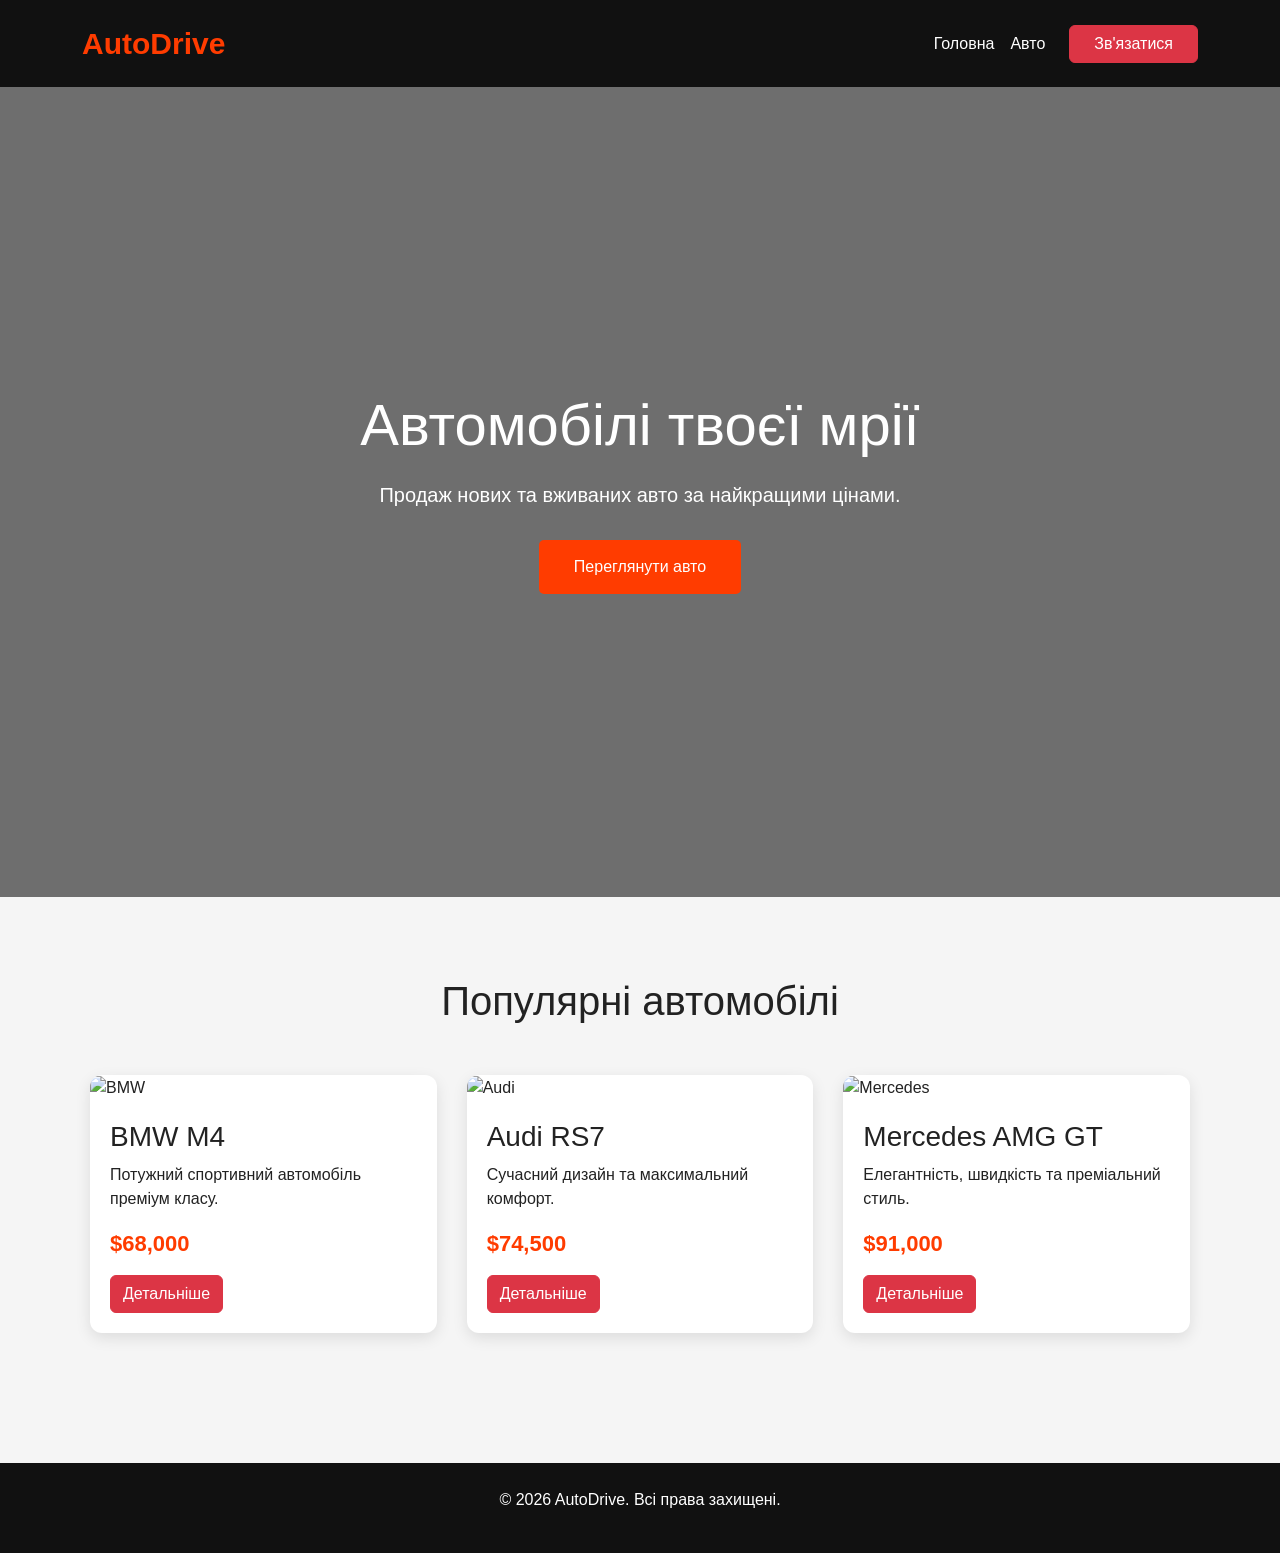
==== index.html @ 00abae0f "початок" ====
<!DOCTYPE html>
<html lang="uk">
<head>
  <meta charset="UTF-8" />
  <meta name="viewport" content="width=device-width, initial-scale=1.0"/>
  <title>AutoDrive — Автосалон</title>

  <!-- Bootstrap -->
  <link
    href="https://cdn.jsdelivr.net/npm/bootstrap@5.3.3/dist/css/bootstrap.min.css"
    rel="stylesheet"
  />

  <style>
    *{
      margin:0;
      padding:0;
      box-sizing:border-box;
    }

    body{
      background:#f5f5f5;
      color:#222;
      font-family: Arial, sans-serif;
    }

    /* NAVBAR */
    .navbar{
      background:#111 !important;
    }

    .navbar-brand{
      color:#ff3c00 !important;
      font-size:30px;
      font-weight:bold;
    }

    .nav-link{
      color:white !important;
      transition:0.3s;
    }

    .nav-link:hover{
      color:#ff3c00 !important;
    }

    /* HERO */
    .hero{
      height:90vh;
      background:url('https://images.unsplash.com/photo-1503376780353-7e6692767b70?q=80&w=1600&auto=format&fit=crop') center/cover no-repeat;
      display:flex;
      align-items:center;
      justify-content:center;
      text-align:center;
      color:white;
      position:relative;
    }

    .hero::before{
      content:'';
      position:absolute;
      inset:0;
      background:rgba(0,0,0,0.55);
    }

    .hero-content{
      position:relative;
      z-index:1;
      max-width:700px;
      padding:20px;
    }

    .hero h1{
      font-size:58px;
      margin-bottom:20px;
    }

    .hero p{
      font-size:20px;
      margin-bottom:30px;
    }

    .btn-custom{
      display:inline-block;
      padding:15px 35px;
      background:#ff3c00;
      color:white;
      text-decoration:none;
      border-radius:5px;
      transition:0.3s;
    }

    .btn-custom:hover{
      background:#d93200;
      color:white;
    }

    /* CARS */
    .cars{
      padding:80px 20px;
    }

    .section-title{
      text-align:center;
      font-size:40px;
      margin-bottom:50px;
    }

    .cars-grid{
      display:grid;
      grid-template-columns:repeat(auto-fit, minmax(300px, 1fr));
      gap:30px;
    }

    .car-card{
      background:white;
      border-radius:12px;
      overflow:hidden;
      box-shadow:0 5px 15px rgba(0,0,0,0.1);
      transition:0.3s;
    }

    .car-card:hover{
      transform:translateY(-8px);
    }

    .car-card img{
      width:100%;
      height:220px;
      object-fit:cover;
    }

    .car-info{
      padding:20px;
    }

    .car-info h3{
      margin-bottom:10px;
    }

    .price{
      color:#ff3c00;
      font-size:22px;
      font-weight:bold;
      margin:15px 0;
    }

    /* FOOTER */
    footer{
      background:#111;
      color:white;
      text-align:center;
      padding:25px;
      margin-top:50px;
    }

    /* MOBILE */
    @media(max-width:768px){

      .hero h1{
        font-size:40px;
      }

      .hero p{
        font-size:18px;
      }

      .navbar-nav{
        text-align:center;
        padding-top:15px;
      }

      .nav-item{
        margin-bottom:10px;
      }
    }
  </style>
</head>
<body>

  <!-- NAVBAR -->
  <nav class="navbar navbar-expand-lg navbar-dark py-3">
    <div class="container">

      <a class="navbar-brand" href="#">
        AutoDrive
      </a>

      <!-- Burger -->
      <button
        class="navbar-toggler"
        type="button"
        data-bs-toggle="collapse"
        data-bs-target="#navbarNav"
      >
        <span class="navbar-toggler-icon"></span>
      </button>

      <!-- Menu -->
      <div class="collapse navbar-collapse" id="navbarNav">

        <ul class="navbar-nav ms-auto align-items-lg-center">

          <li class="nav-item">
            <a class="nav-link active" href="#">
              Головна
            </a>
          </li>

          <li class="nav-item">
            <a class="nav-link" href="#">
              Авто
            </a>
          </li>

          
          <li class="nav-item ms-lg-3">
            <a href="#" class="btn btn-danger px-4">
              Зв'язатися
            </a>
          </li>

        </ul>

      </div>
    </div>
  </nav>

  <!-- HERO -->
  <section class="hero">
    <div class="hero-content">

      <h1>Автомобілі твоєї мрії</h1>

      <p>
        Продаж нових та вживаних авто за найкращими цінами.
      </p>

      <a href="#" class="btn-custom">
        Переглянути авто
      </a>

    </div>
  </section>

  <!-- CARS -->
  <section class="cars container">

    <h2 class="section-title">
      Популярні автомобілі
    </h2>

    <div class="cars-grid">

      <!-- CARD -->
      <div class="car-card">

        <img
          src="https://images.unsplash.com/photo-1552519507-da3b142c6e3d?q=80&w=1200&auto=format&fit=crop"
          alt="BMW"
        >

        <div class="car-info">

          <h3>BMW M4</h3>

          <p>
            Потужний спортивний автомобіль преміум класу.
          </p>

          <div class="price">$68,000</div>

          <a href="#" class="btn btn-danger">
            Детальніше
          </a>

        </div>
      </div>

      <!-- CARD -->
      <div class="car-card">

        <img
          src="https://images.unsplash.com/photo-1492144534655-ae79c964c9d7?q=80&w=1200&auto=format&fit=crop"
          alt="Audi"
        >

        <div class="car-info">

          <h3>Audi RS7</h3>

          <p>
            Сучасний дизайн та максимальний комфорт.
          </p>

          <div class="price">$74,500</div>

          <a href="#" class="btn btn-danger">
            Детальніше
          </a>

        </div>
      </div>

      <!-- CARD -->
      <div class="car-card">

        <img
          src="https://images.unsplash.com/photo-1502877338535-766e1452684a?q=80&w=1200&auto=format&fit=crop"
          alt="Mercedes"
        >

        <div class="car-info">

          <h3>Mercedes AMG GT</h3>

          <p>
            Елегантність, швидкість та преміальний стиль.
          </p>

          <div class="price">$91,000</div>

          <a href="#" class="btn btn-danger">
            Детальніше
          </a>

        </div>
      </div>

    </div>
  </section>

  <!-- FOOTER -->
  <footer>
    <p>© 2026 AutoDrive. Всі права захищені.</p>
  </footer>

  <!-- Bootstrap JS -->
  <script src="https://cdn.jsdelivr.net/npm/bootstrap@5.3.3/dist/js/bootstrap.bundle.min.js"></script>

</body>
</html>
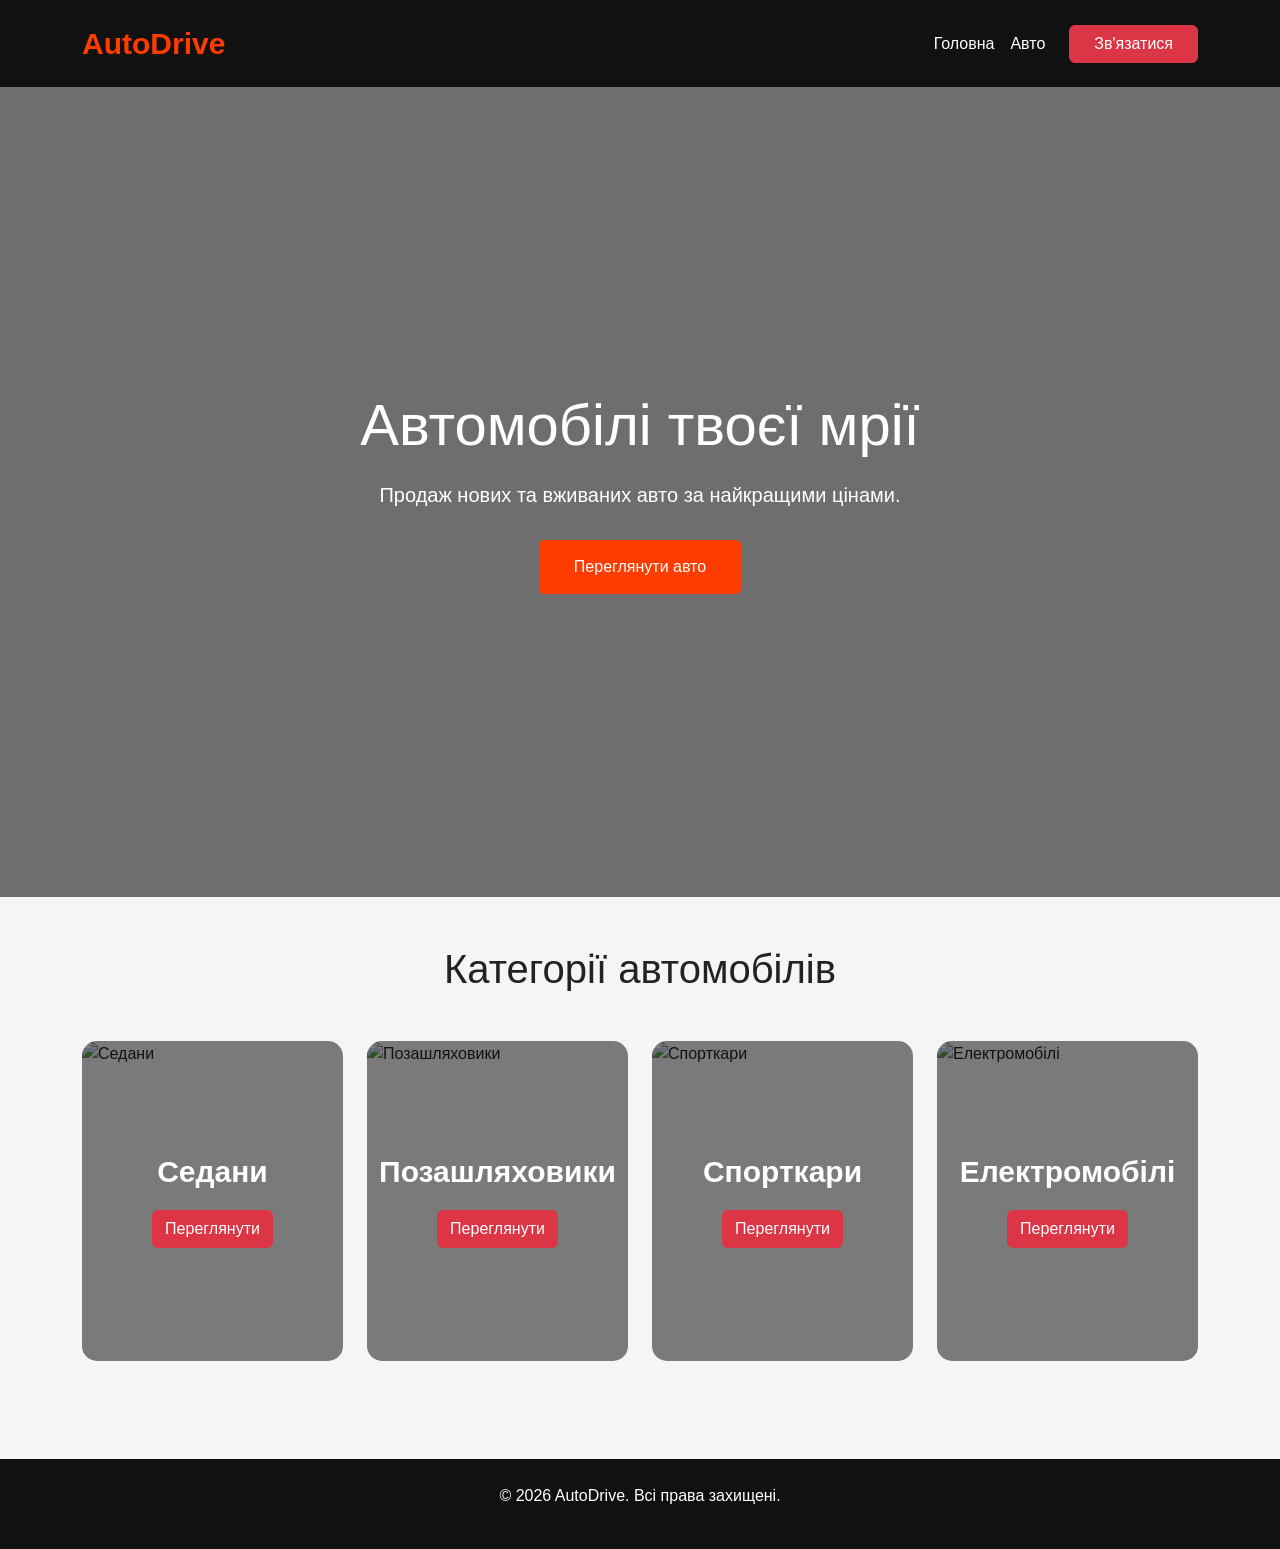
==== commit 1ef50aa4: "пппп" ====
--- a/index.html
+++ b/index.html
@@ -12,171 +12,8 @@
     href="https://cdn.jsdelivr.net/npm/bootstrap@5.3.3/dist/css/bootstrap.min.css"
     rel="stylesheet"
   />
-
-  <style>
-    *{
-      margin:0;
-      padding:0;
-      box-sizing:border-box;
-    }
-
-    body{
-      background:#f5f5f5;
-      color:#222;
-      font-family: Arial, sans-serif;
-    }
-
-    /* NAVBAR */
-    .navbar{
-      background:#111 !important;
-    }
-
-    .navbar-brand{
-      color:#ff3c00 !important;
-      font-size:30px;
-      font-weight:bold;
-    }
-
-    .nav-link{
-      color:white !important;
-      transition:0.3s;
-    }
-
-    .nav-link:hover{
-      color:#ff3c00 !important;
-    }
-
-    /* HERO */
-    .hero{
-      height:90vh;
-      background:url('https://images.unsplash.com/photo-1503376780353-7e6692767b70?q=80&w=1600&auto=format&fit=crop') center/cover no-repeat;
-      display:flex;
-      align-items:center;
-      justify-content:center;
-      text-align:center;
-      color:white;
-      position:relative;
-    }
-
-    .hero::before{
-      content:'';
-      position:absolute;
-      inset:0;
-      background:rgba(0,0,0,0.55);
-    }
-
-    .hero-content{
-      position:relative;
-      z-index:1;
-      max-width:700px;
-      padding:20px;
-    }
-
-    .hero h1{
-      font-size:58px;
-      margin-bottom:20px;
-    }
-
-    .hero p{
-      font-size:20px;
-      margin-bottom:30px;
-    }
-
-    .btn-custom{
-      display:inline-block;
-      padding:15px 35px;
-      background:#ff3c00;
-      color:white;
-      text-decoration:none;
-      border-radius:5px;
-      transition:0.3s;
-    }
-
-    .btn-custom:hover{
-      background:#d93200;
-      color:white;
-    }
-
-    /* CARS */
-    .cars{
-      padding:80px 20px;
-    }
-
-    .section-title{
-      text-align:center;
-      font-size:40px;
-      margin-bottom:50px;
-    }
-
-    .cars-grid{
-      display:grid;
-      grid-template-columns:repeat(auto-fit, minmax(300px, 1fr));
-      gap:30px;
-    }
-
-    .car-card{
-      background:white;
-      border-radius:12px;
-      overflow:hidden;
-      box-shadow:0 5px 15px rgba(0,0,0,0.1);
-      transition:0.3s;
-    }
-
-    .car-card:hover{
-      transform:translateY(-8px);
-    }
-
-    .car-card img{
-      width:100%;
-      height:220px;
-      object-fit:cover;
-    }
-
-    .car-info{
-      padding:20px;
-    }
-
-    .car-info h3{
-      margin-bottom:10px;
-    }
-
-    .price{
-      color:#ff3c00;
-      font-size:22px;
-      font-weight:bold;
-      margin:15px 0;
-    }
-
-    /* FOOTER */
-    footer{
-      background:#111;
-      color:white;
-      text-align:center;
-      padding:25px;
-      margin-top:50px;
-    }
-
-    /* MOBILE */
-    @media(max-width:768px){
-
-      .hero h1{
-        font-size:40px;
-      }
-
-      .hero p{
-        font-size:18px;
-      }
-
-      .navbar-nav{
-        text-align:center;
-        padding-top:15px;
-      }
-
-      .nav-item{
-        margin-bottom:10px;
-      }
-    }
-  </style>
+<link rel="stylesheet" href="./style.css">
+   
 </head>
 <body>
 
@@ -246,91 +83,99 @@
   </section>
 
   <!-- CARS -->
-  <section class="cars container">
+ <!-- КАТЕГОРІЇ АВТО -->
+<section class="categories py-5">
 
-    <h2 class="section-title">
-      Популярні автомобілі
+  <div class="container">
+
+    <h2 class="section-title text-center mb-5">
+      Категорії автомобілів
     </h2>
 
-    <div class="cars-grid">
+    <div class="row g-4">
 
-      <!-- CARD -->
-      <div class="car-card">
+      <!-- CATEGORY -->
+      <div class="col-lg-3 col-md-6">
+        <div class="category-card">
 
-        <img
-          src="https://images.unsplash.com/photo-1552519507-da3b142c6e3d?q=80&w=1200&auto=format&fit=crop"
-          alt="BMW"
-        >
+          <img
+            src="https://images.unsplash.com/photo-1494976388531-d1058494cdd8?q=80&w=1200&auto=format&fit=crop"
+            alt="Седани"
+          >
 
-        <div class="car-info">
-
-          <h3>BMW M4</h3>
-
-          <p>
-            Потужний спортивний автомобіль преміум класу.
-          </p>
-
-          <div class="price">$68,000</div>
-
-          <a href="#" class="btn btn-danger">
-            Детальніше
-          </a>
+          <div class="category-overlay">
+            <h3>Седани</h3>
+            <a href="#" class="btn btn-danger">
+              Переглянути
+            </a>
+          </div>
 
         </div>
       </div>
 
-      <!-- CARD -->
-      <div class="car-card">
+      <!-- CATEGORY -->
+      <div class="col-lg-3 col-md-6">
+        <div class="category-card">
 
-        <img
-          src="https://images.unsplash.com/photo-1492144534655-ae79c964c9d7?q=80&w=1200&auto=format&fit=crop"
-          alt="Audi"
-        >
+          <img
+            src="https://images.unsplash.com/photo-1519641471654-76ce0107ad1b?q=80&w=1200&auto=format&fit=crop"
+            alt="Позашляховики"
+          >
 
-        <div class="car-info">
-
-          <h3>Audi RS7</h3>
-
-          <p>
-            Сучасний дизайн та максимальний комфорт.
-          </p>
-
-          <div class="price">$74,500</div>
-
-          <a href="#" class="btn btn-danger">
-            Детальніше
-          </a>
+          <div class="category-overlay">
+            <h3>Позашляховики</h3>
+            <a href="#" class="btn btn-danger">
+              Переглянути
+            </a>
+          </div>
 
         </div>
       </div>
 
-      <!-- CARD -->
-      <div class="car-card">
+      <!-- CATEGORY -->
+      <div class="col-lg-3 col-md-6">
+        <div class="category-card">
 
-        <img
-          src="https://images.unsplash.com/photo-1502877338535-766e1452684a?q=80&w=1200&auto=format&fit=crop"
-          alt="Mercedes"
-        >
+          <img
+            src="https://images.unsplash.com/photo-1502161254066-6c74afbf07aa?q=80&w=1200&auto=format&fit=crop"
+            alt="Спорткари"
+          >
 
-        <div class="car-info">
+          <div class="category-overlay">
+            <h3>Спорткари</h3>
+            <a href="#" class="btn btn-danger">
+              Переглянути
+            </a>
+          </div>
 
-          <h3>Mercedes AMG GT</h3>
+        </div>
+      </div>
 
-          <p>
-            Елегантність, швидкість та преміальний стиль.
-          </p>
+      <!-- CATEGORY -->
+      <div class="col-lg-3 col-md-6">
+        <div class="category-card">
 
-          <div class="price">$91,000</div>
+          <img
+            src="https://images.unsplash.com/photo-1541899481282-d53bffe3c35d?q=80&w=1200&auto=format&fit=crop"
+            alt="Електромобілі"
+          >
 
-          <a href="#" class="btn btn-danger">
-            Детальніше
-          </a>
+          <div class="category-overlay">
+            <h3>Електромобілі</h3>
+            <a href="#" class="btn btn-danger">
+              Переглянути
+            </a>
+          </div>
 
         </div>
       </div>
 
     </div>
-  </section>
+  </div>
+</section>
+
+
+
 
   <!-- FOOTER -->
   <footer>
--- a/style.css
+++ b/style.css
@@ -0,0 +1,238 @@
+
+*{
+      margin:0;
+      padding:0;
+      box-sizing:border-box;
+    }
+
+    body{
+      background:#f5f5f5;
+      color:#222;
+      font-family: Arial, sans-serif;
+    }
+
+    /* NAVBAR */
+    .navbar{
+      background:#111 !important;
+    }
+
+    .navbar-brand{
+      color:#ff3c00 !important;
+      font-size:30px;
+      font-weight:bold;
+    }
+
+    .nav-link{
+      color:white !important;
+      transition:0.3s;
+    }
+
+    .nav-link:hover{
+      color:#ff3c00 !important;
+    }
+
+    /* HERO */
+    .hero{
+      height:90vh;
+      background:url('https://images.unsplash.com/photo-1503376780353-7e6692767b70?q=80&w=1600&auto=format&fit=crop') center/cover no-repeat;
+      display:flex;
+      align-items:center;
+      justify-content:center;
+      text-align:center;
+      color:white;
+      position:relative;
+    }
+
+    .hero::before{
+      content:'';
+      position:absolute;
+      inset:0;
+      background:rgba(0,0,0,0.55);
+    }
+
+    .hero-content{
+      position:relative;
+      z-index:1;
+      max-width:700px;
+      padding:20px;
+    }
+
+    .hero h1{
+      font-size:58px;
+      margin-bottom:20px;
+    }
+
+    .hero p{
+      font-size:20px;
+      margin-bottom:30px;
+    }
+
+    .btn-custom{
+      display:inline-block;
+      padding:15px 35px;
+      background:#ff3c00;
+      color:white;
+      text-decoration:none;
+      border-radius:5px;
+      transition:0.3s;
+    }
+
+    .btn-custom:hover{
+      background:#d93200;
+      color:white;
+    }
+
+    /* CARS */
+    .cars{
+      padding:80px 20px;
+    }
+
+    .section-title{
+      text-align:center;
+      font-size:40px;
+      margin-bottom:50px;
+    }
+
+    .cars-grid{
+      display:grid;
+      grid-template-columns:repeat(auto-fit, minmax(300px, 1fr));
+      gap:30px;
+    }
+
+    .car-card{
+      background:white;
+      border-radius:12px;
+      overflow:hidden;
+      box-shadow:0 5px 15px rgba(0,0,0,0.1);
+      transition:0.3s;
+    }
+
+    .car-card:hover{
+      transform:translateY(-8px);
+    }
+
+    .car-card img{
+      width:100%;
+      height:220px;
+      object-fit:cover;
+    }
+
+    .car-info{
+      padding:20px;
+    }
+
+    .car-info h3{
+      margin-bottom:10px;
+    }
+
+    .price{
+      color:#ff3c00;
+      font-size:22px;
+      font-weight:bold;
+      margin:15px 0;
+    }
+
+    /* FOOTER */
+    footer{
+      background:#111;
+      color:white;
+      text-align:center;
+      padding:25px;
+      margin-top:50px;
+    }
+
+    /* MOBILE */
+    @media(max-width:768px){
+
+      .hero h1{
+        font-size:40px;
+      }
+
+      .hero p{
+        font-size:18px;
+      }
+
+      .navbar-nav{
+        text-align:center;
+        padding-top:15px;
+      }
+
+      .nav-item{
+        margin-bottom:10px;
+      }
+    }
+categories{
+  background:#fff;
+}
+
+.category-card{
+  position:relative;
+  overflow:hidden;
+  border-radius:15px;
+  height:320px;
+  cursor:pointer;
+}
+
+.category-card img{
+  width:100%;
+  height:100%;
+  object-fit:cover;
+  transition:0.5s;
+}
+
+.category-card:hover img{
+  transform:scale(1.1);
+}
+
+.category-overlay{
+  position:absolute;
+  inset:0;
+  background:rgba(0,0,0,0.5);
+  display:flex;
+  flex-direction:column;
+  justify-content:center;
+  align-items:center;
+  color:white;
+  text-align:center;
+  padding:20px;
+}
+
+.category-overlay h3{
+  font-size:30px;
+  margin-bottom:20px;
+  font-weight:bold;
+}
+
+@media(max-width:768px){
+
+  .category-card{
+    height:260px;
+  }
+
+  .category-overlay h3{
+    font-size:24px;
+  }
+}
+
+
+
+
+
+
+
+
+
+
+
+
+
+
+
+
+
+
+
+
+
+
+
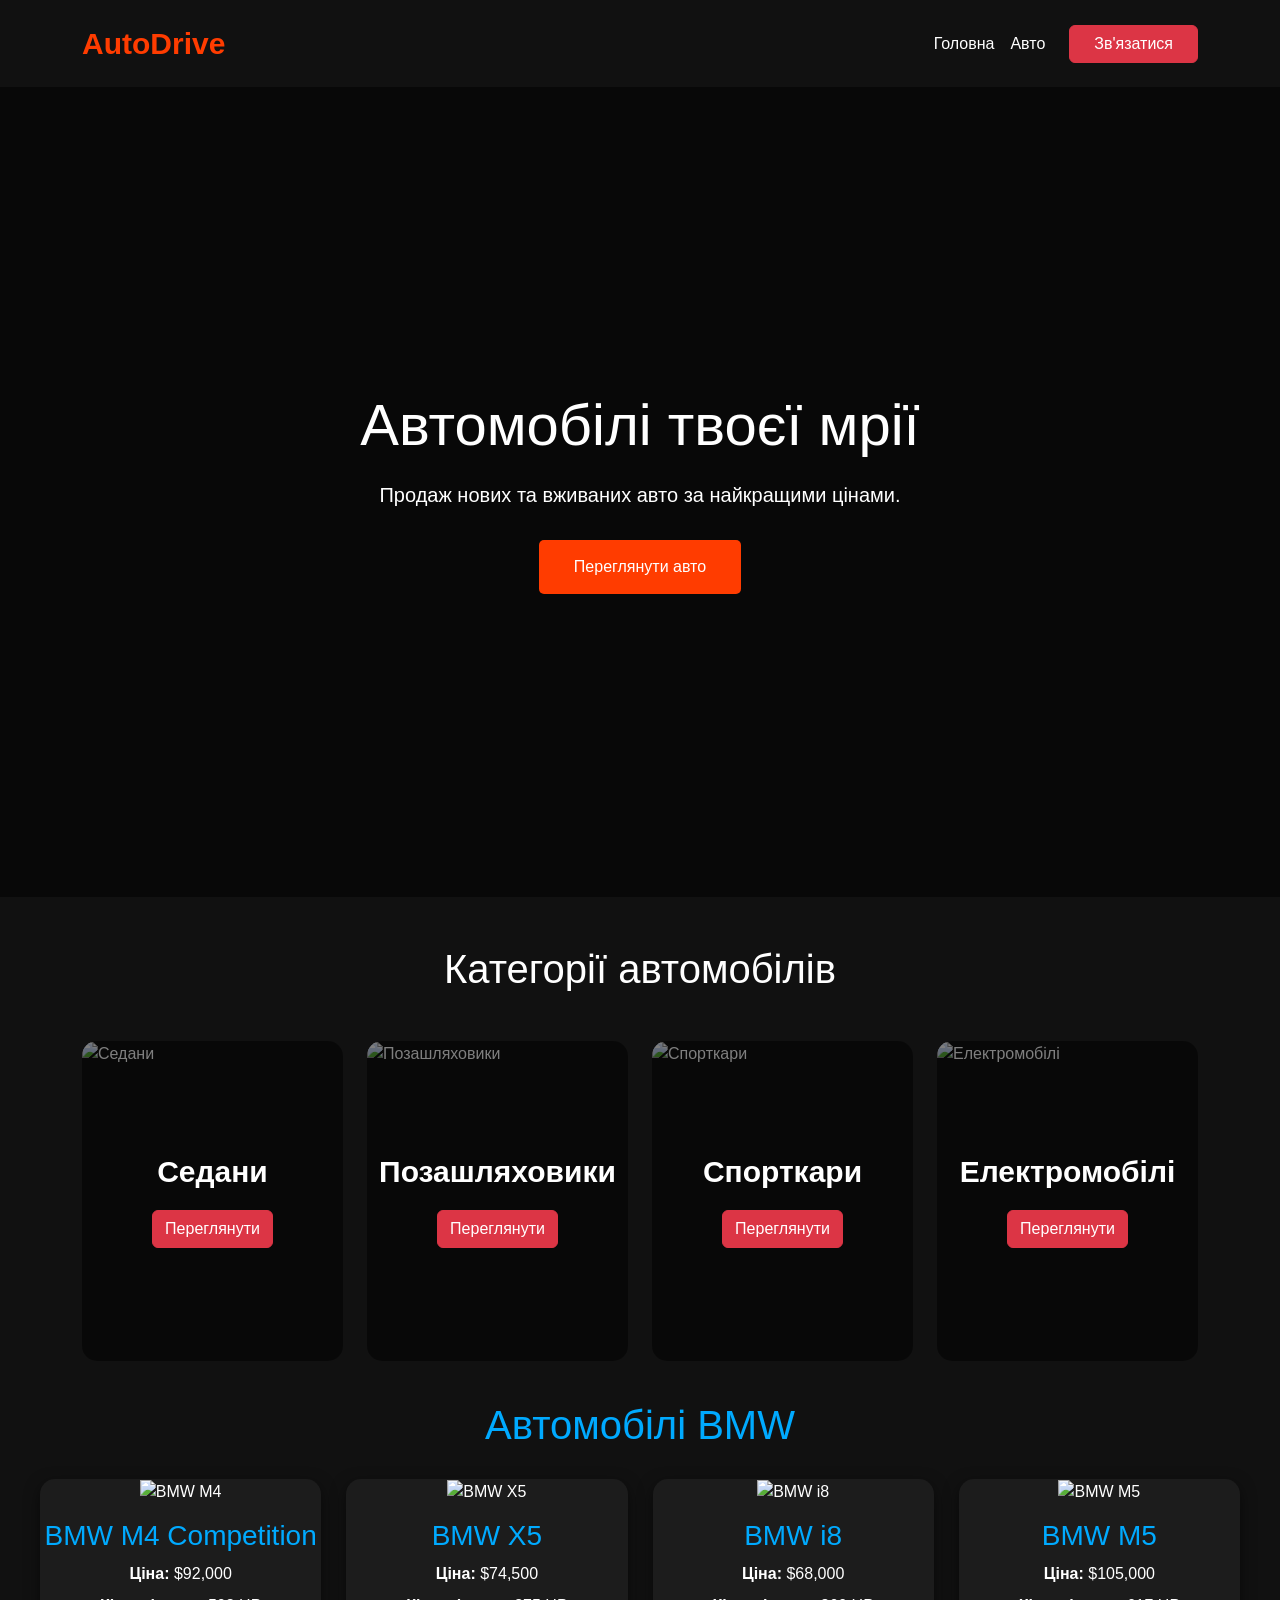
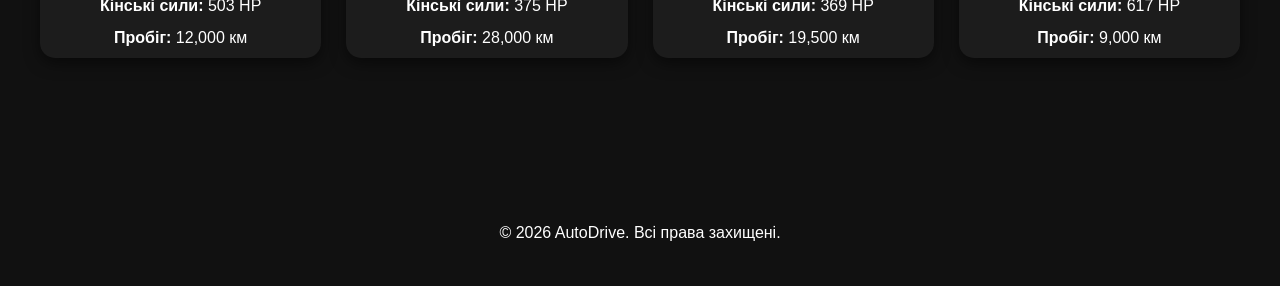
==== commit 32ab5e5c: "avo" ====
--- a/index.html
+++ b/index.html
@@ -47,7 +47,7 @@
           </li>
 
           <li class="nav-item">
-            <a class="nav-link" href="#">
+            <a class="nav-link" href="#cars">
               Авто
             </a>
           </li>
@@ -172,6 +172,99 @@
 
     </div>
   </div>
+  <!-- Вкладка "Авто" -->
+<section id="cars" class="cars-section">
+    <h2>Автомобілі BMW</h2>
+
+    <div class="cars-container">
+
+        <div class="car-card">
+            <img src="https://images.unsplash.com/photo-1555215695-3004980ad54e?q=80&w=1200&auto=format&fit=crop" alt="BMW M4">
+            <h3>BMW M4 Competition</h3>
+            <p><strong>Ціна:</strong> $92,000</p>
+            <p><strong>Кінські сили:</strong> 503 HP</p>
+            <p><strong>Пробіг:</strong> 12,000 км</p>
+        </div>
+
+        <div class="car-card">
+            <img src="https://images.unsplash.com/photo-1492144534655-ae79c964c9d7?q=80&w=1200&auto=format&fit=crop" alt="BMW X5">
+            <h3>BMW X5</h3>
+            <p><strong>Ціна:</strong> $74,500</p>
+            <p><strong>Кінські сили:</strong> 375 HP</p>
+            <p><strong>Пробіг:</strong> 28,000 км</p>
+        </div>
+
+        <div class="car-card">
+            <img src="https://images.unsplash.com/photo-1503376780353-7e6692767b70?q=80&w=1200&auto=format&fit=crop" alt="BMW i8">
+            <h3>BMW i8</h3>
+            <p><strong>Ціна:</strong> $68,000</p>
+            <p><strong>Кінські сили:</strong> 369 HP</p>
+            <p><strong>Пробіг:</strong> 19,500 км</p>
+        </div>
+
+        <div class="car-card">
+            <img src="https://images.unsplash.com/photo-1549399542-7e3f8b79c341?q=80&w=1200&auto=format&fit=crop" alt="BMW M5">
+            <h3>BMW M5</h3>
+            <p><strong>Ціна:</strong> $105,000</p>
+            <p><strong>Кінські сили:</strong> 617 HP</p>
+            <p><strong>Пробіг:</strong> 9,000 км</p>
+        </div>
+
+    </div>
+</section>
+
+<style>
+    body{
+        background:#111;
+        color:white;
+        font-family:Arial, sans-serif;
+    }
+
+    .cars-section{
+        padding:40px;
+        text-align:center;
+    }
+
+    .cars-section h2{
+        font-size:40px;
+        margin-bottom:30px;
+        color:#00aaff;
+    }
+
+    .cars-container{
+        display:grid;
+        grid-template-columns:repeat(auto-fit, minmax(250px, 1fr));
+        gap:25px;
+    }
+
+    .car-card{
+        background:#1c1c1c;
+        border-radius:15px;
+        overflow:hidden;
+        transition:0.3s;
+        box-shadow:0 5px 15px rgba(0,0,0,0.5);
+    }
+
+    .car-card:hover{
+        transform:translateY(-10px);
+    }
+
+    .car-card img{
+        width:100%;
+        height:200px;
+        object-fit:cover;
+    }
+
+    .car-card h3{
+        margin:15px 0 10px;
+        color:#00aaff;
+    }
+
+    .car-card p{
+        margin:8px 0;
+        font-size:16px;
+    }
+</style>
 </section>
 
 
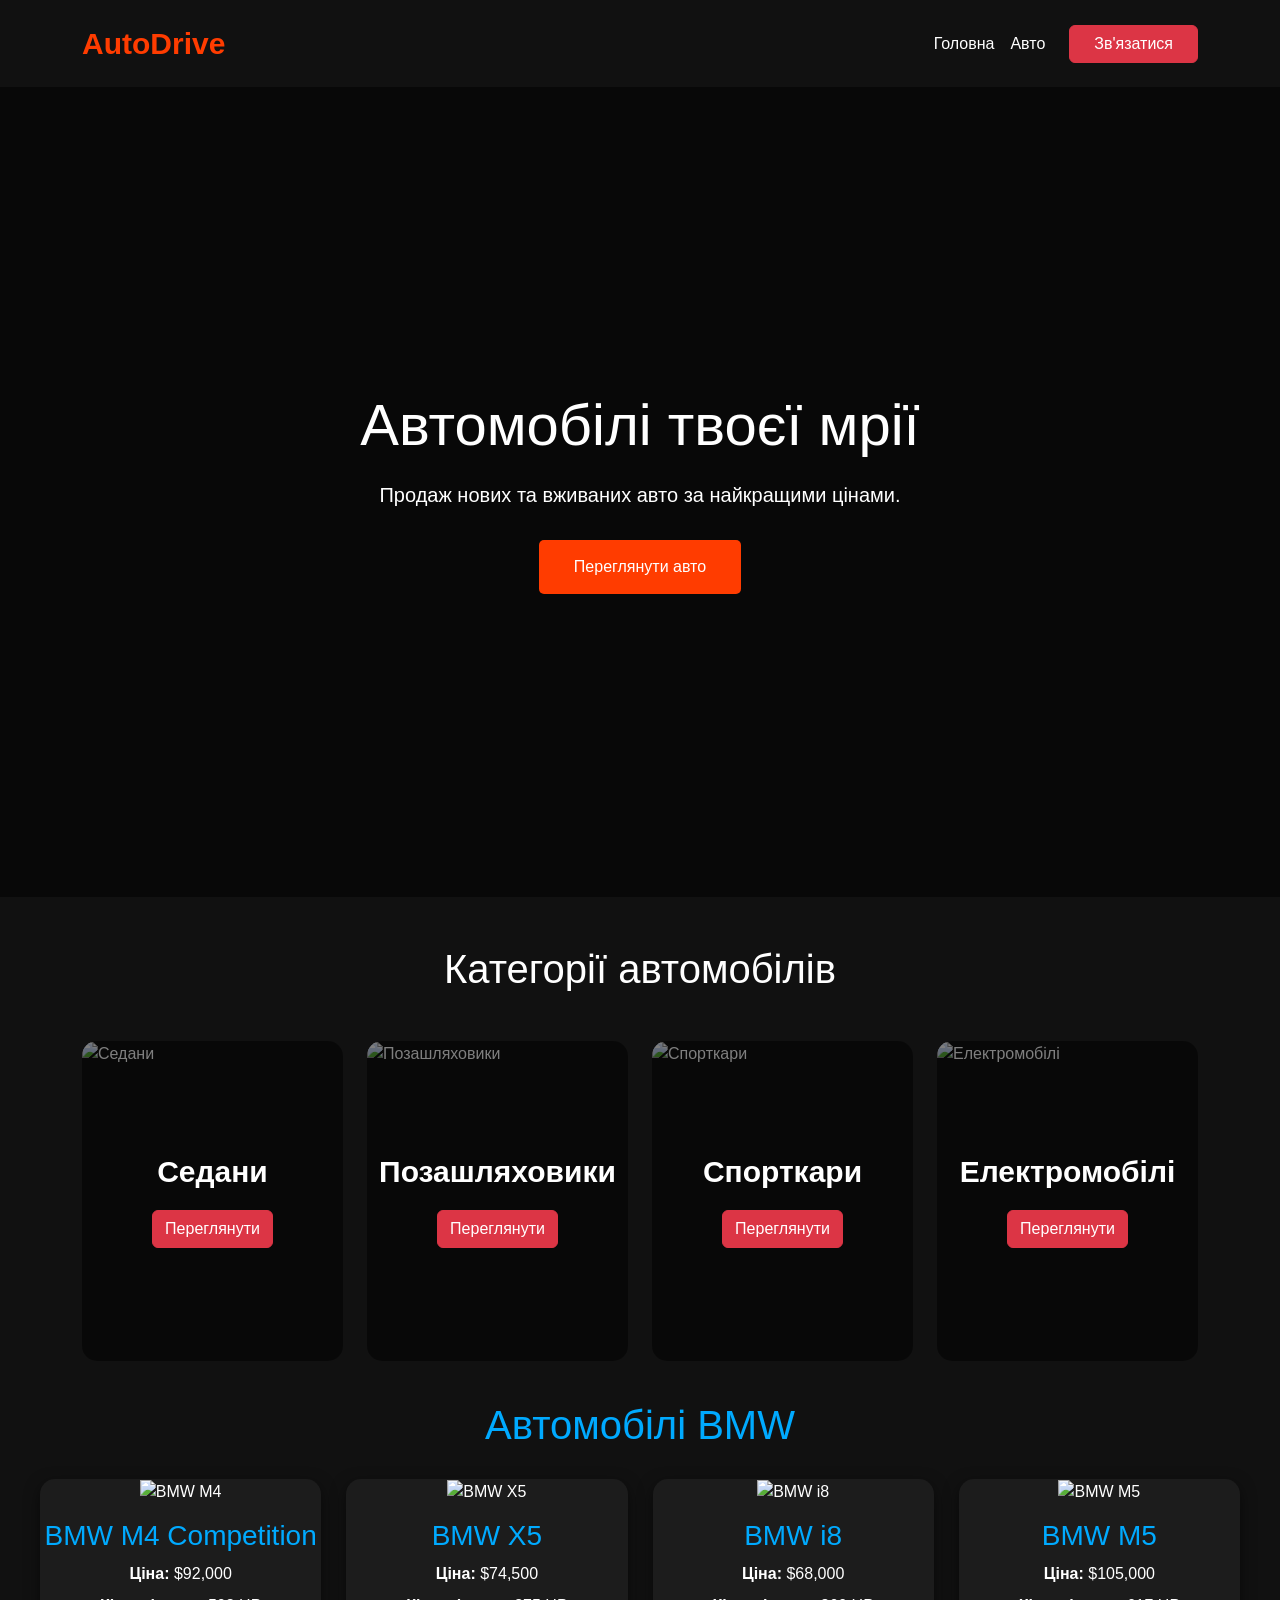
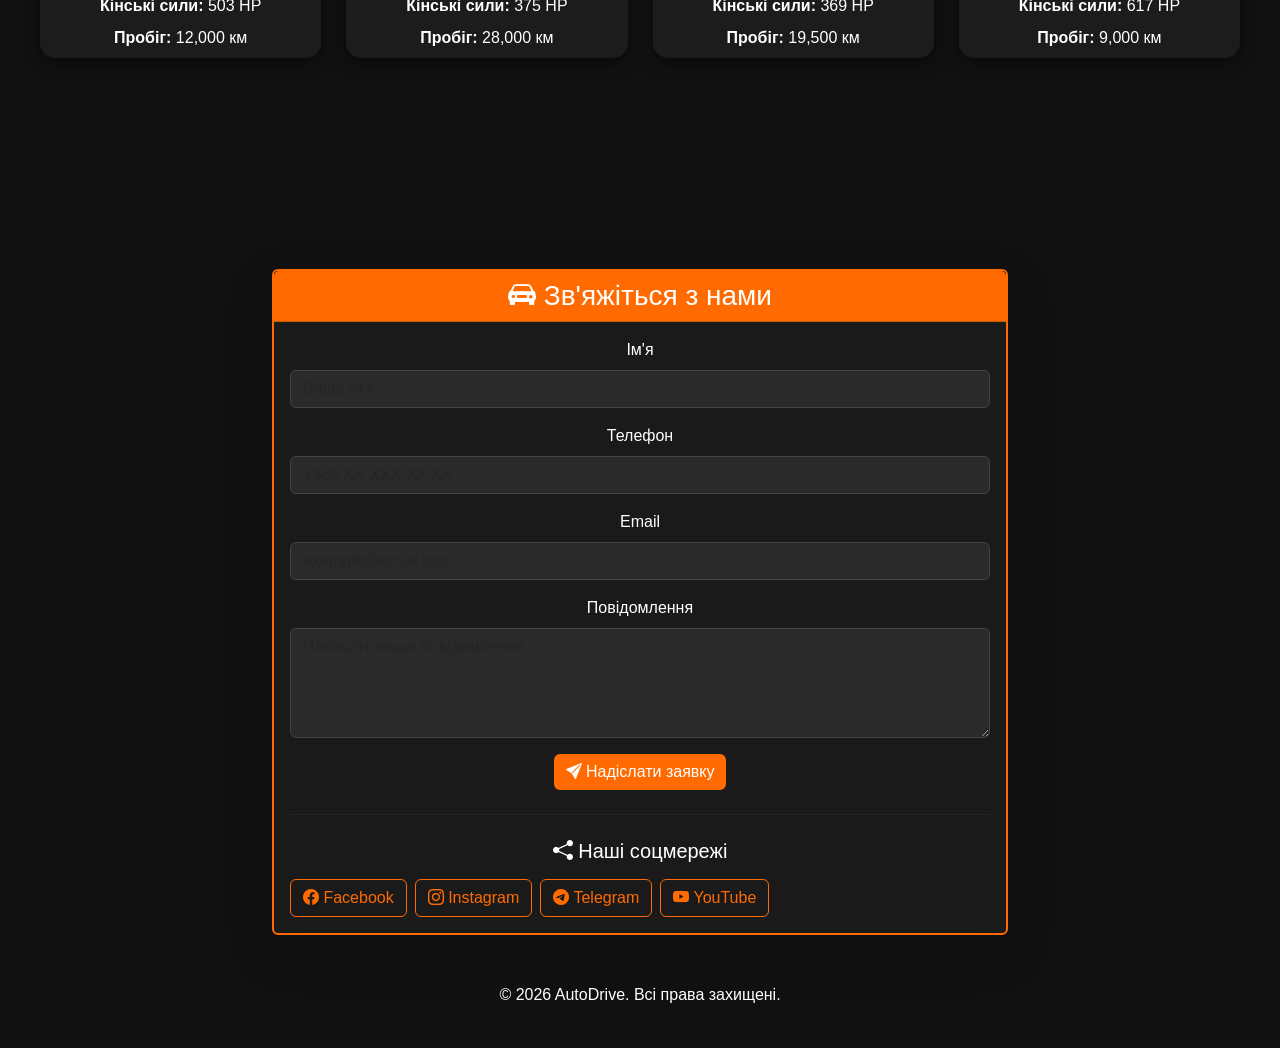
==== commit b835c638: "boodstrrap" ====
--- a/index.html
+++ b/index.html
@@ -41,20 +41,20 @@
         <ul class="navbar-nav ms-auto align-items-lg-center">
 
           <li class="nav-item">
-            <a class="nav-link active" href="#">
+            <a class="nav-link active" href="./index.html">
               Головна
             </a>
           </li>
 
           <li class="nav-item">
-            <a class="nav-link" href="#cars">
+            <a class="nav-link" href="./catalog.html">
               Авто
             </a>
           </li>
 
           
           <li class="nav-item ms-lg-3">
-            <a href="#" class="btn btn-danger px-4">
+            <a href="#contact" class="btn btn-danger px-4">
               Зв'язатися
             </a>
           </li>
@@ -271,7 +271,137 @@
 
 
   <!-- FOOTER -->
-  <footer>
+  <footer id="contact">
+    <!-- Bootstrap Icons -->
+<link rel="stylesheet"
+href="https://cdn.jsdelivr.net/npm/bootstrap-icons@1.11.3/font/bootstrap-icons.min.css">
+
+<style>
+    .contact-card {
+        background: #1a1a1a;
+        color: #fff;
+        border: 2px solid #ff6b00;
+    }
+
+    .contact-header {
+        background: #ff6b00;
+        color: #fff;
+    }
+
+    .form-control {
+        background: #2a2a2a;
+        color: #fff;
+        border: 1px solid #444;
+    }
+
+    .form-control:focus {
+        background: #2a2a2a;
+        color: #fff;
+        border-color: #ff6b00;
+        box-shadow: 0 0 0 0.2rem rgba(255, 107, 0, 0.25);
+    }
+
+    .btn-orange {
+        background: #ff6b00;
+        border: none;
+        color: #fff;
+    }
+
+    .btn-orange:hover {
+        background: #e65f00;
+        color: #fff;
+    }
+
+    .social-btn {
+        border: 1px solid #ff6b00;
+        color: #ff6b00;
+        transition: .3s;
+    }
+
+    .social-btn:hover {
+        background: #ff6b00;
+        color: #fff;
+    }
+
+    hr {
+        border-color: #444;
+    }
+</style>
+
+<div class="container my-5">
+    <div class="row justify-content-center">
+        <div class="col-lg-8">
+
+            <div class="card contact-card shadow-lg">
+
+                <div class="card-header contact-header">
+                    <h3 class="mb-0">
+                        <i class="bi bi-car-front-fill"></i>
+                        Зв'яжіться з нами
+                    </h3>
+                </div>
+
+                <div class="card-body">
+
+                    <form>
+                        <div class="mb-3">
+                            <label class="form-label">Ім'я</label>
+                            <input type="text" class="form-control" placeholder="Ваше ім'я">
+                        </div>
+
+                        <div class="mb-3">
+                            <label class="form-label">Телефон</label>
+                            <input type="tel" class="form-control" placeholder="+380 XX XXX XX XX">
+                        </div>
+
+                        <div class="mb-3">
+                            <label class="form-label">Email</label>
+                            <input type="email" class="form-control" placeholder="example@email.com">
+                        </div>
+
+                        <div class="mb-3">
+                            <label class="form-label">Повідомлення</label>
+                            <textarea class="form-control" rows="4"
+                                placeholder="Напишіть ваше повідомлення"></textarea>
+                        </div>
+
+                        <button type="submit" class="btn btn-orange">
+                            <i class="bi bi-send-fill"></i>
+                            Надіслати заявку
+                        </button>
+                    </form>
+
+                    <hr class="my-4">
+
+                    <h5 class="mb-3">
+                        <i class="bi bi-share-fill"></i>
+                        Наші соцмережі
+                    </h5>
+
+                    <div class="d-flex flex-wrap gap-2">
+                        <a href="#" class="btn social-btn">
+                            <i class="bi bi-facebook"></i> Facebook
+                        </a>
+
+                        <a href="#" class="btn social-btn">
+                            <i class="bi bi-instagram"></i> Instagram
+                        </a>
+
+                        <a href="#" class="btn social-btn">
+                            <i class="bi bi-telegram"></i> Telegram
+                        </a>
+
+                        <a href="#" class="btn social-btn">
+                            <i class="bi bi-youtube"></i> YouTube
+                        </a>
+                    </div>
+
+                </div>
+            </div>
+
+        </div>
+    </div>
+</div>
     <p>© 2026 AutoDrive. Всі права захищені.</p>
   </footer>
 
@@ -279,4 +409,5 @@
   <script src="https://cdn.jsdelivr.net/npm/bootstrap@5.3.3/dist/js/bootstrap.bundle.min.js"></script>
 
 </body>
+
 </html>
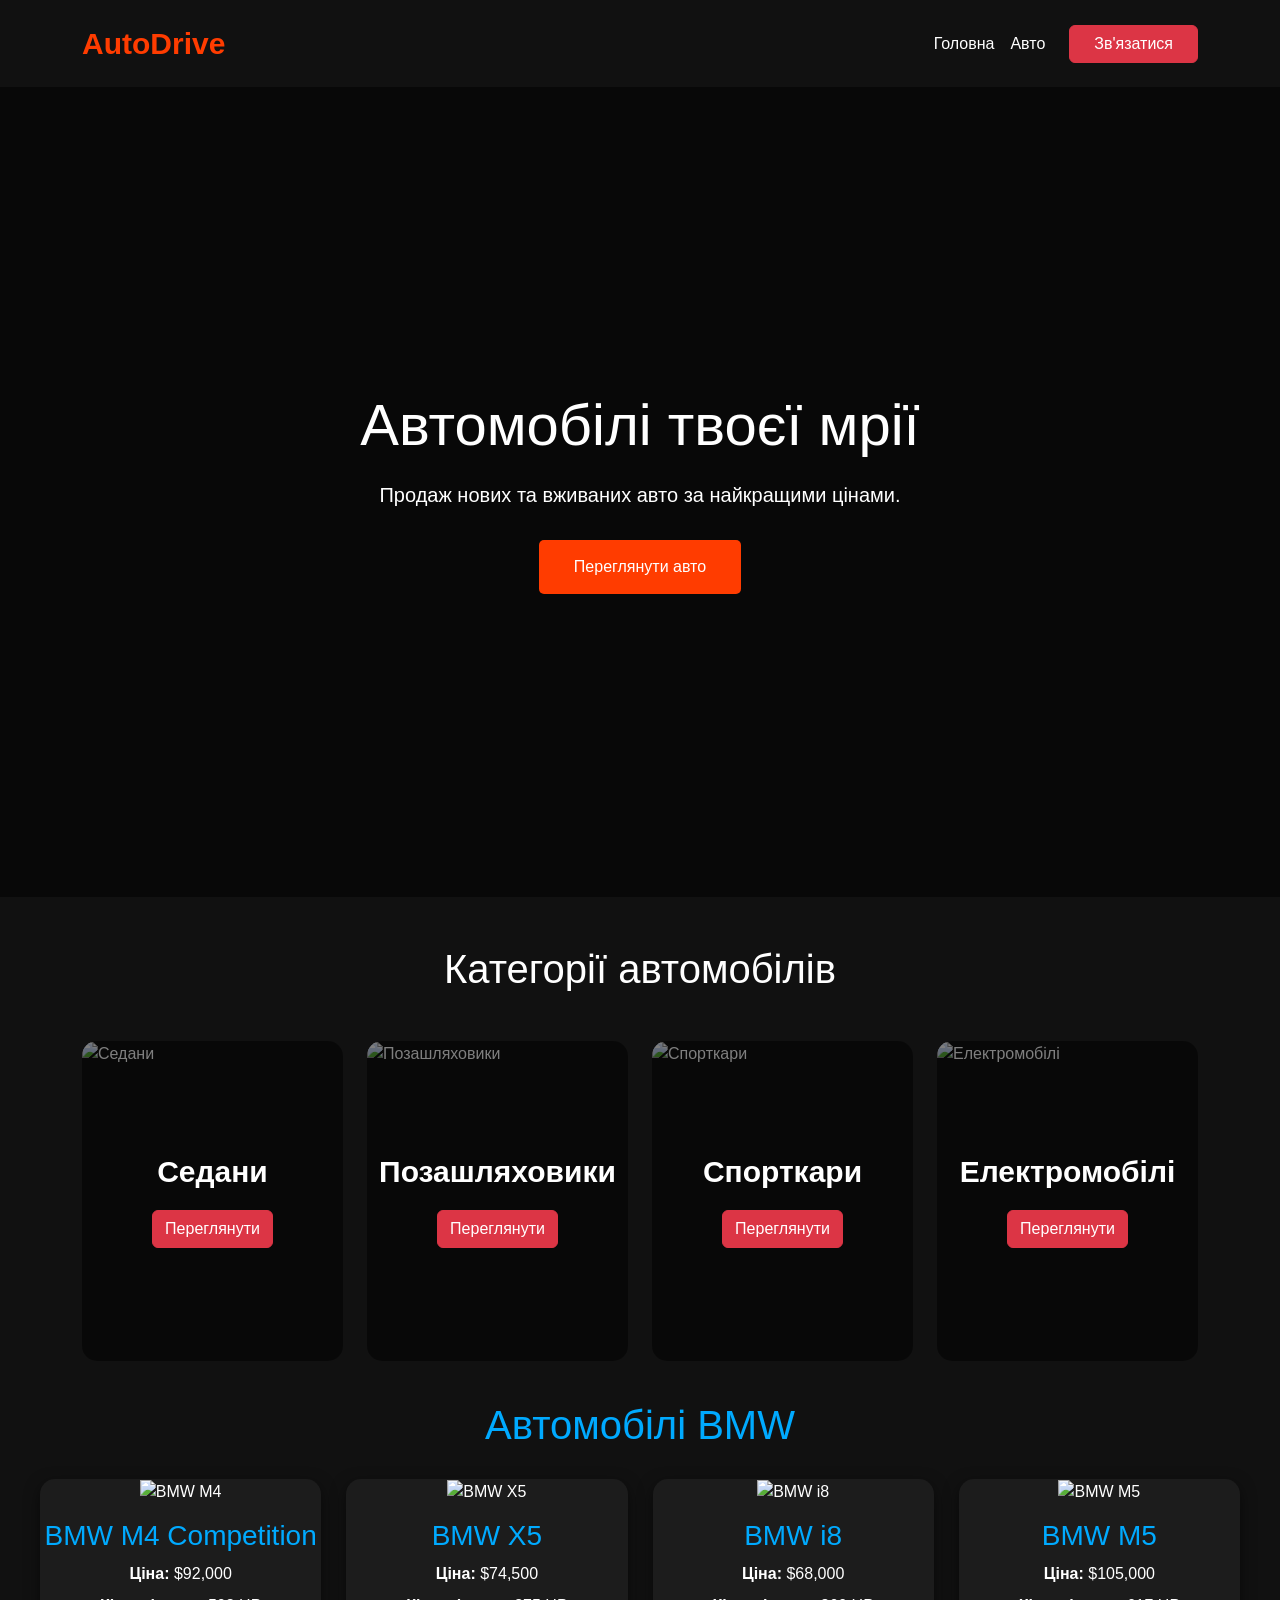
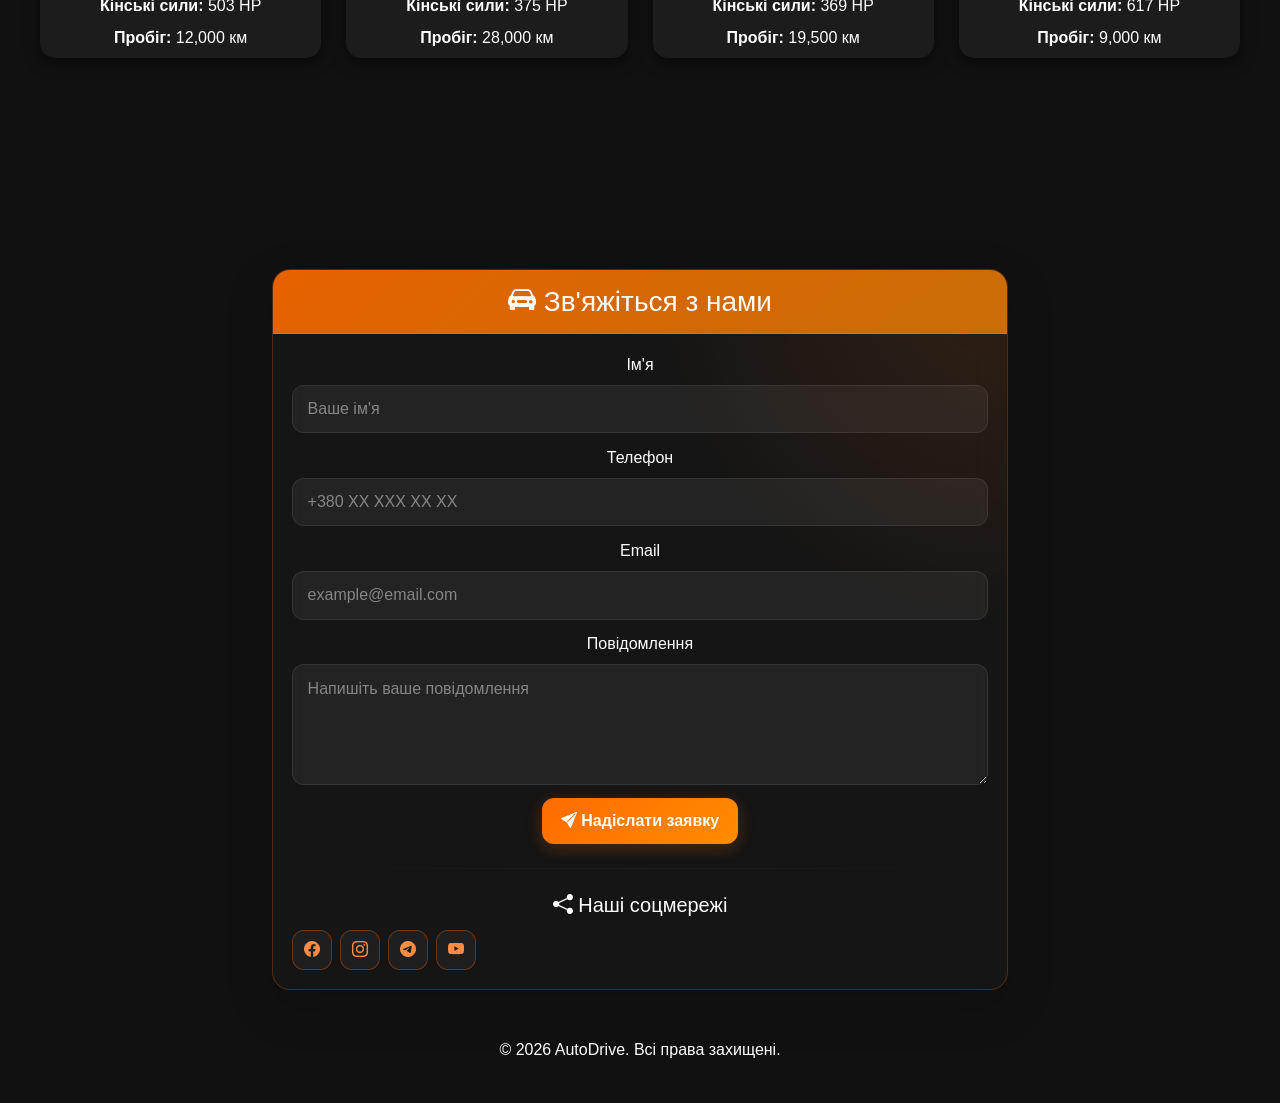
==== commit 06c1336f: "fix bootstrap" ====
--- a/index.html
+++ b/index.html
@@ -1,413 +1,332 @@
-
-
 <!DOCTYPE html>
 <html lang="uk">
-<head>
-  <meta charset="UTF-8" />
-  <meta name="viewport" content="width=device-width, initial-scale=1.0"/>
-  <title>AutoDrive — Автосалон</title>
-
-  <!-- Bootstrap -->
-  <link
-    href="https://cdn.jsdelivr.net/npm/bootstrap@5.3.3/dist/css/bootstrap.min.css"
-    rel="stylesheet"
-  />
-<link rel="stylesheet" href="./style.css">
-   
-</head>
-<body>
-
-  <!-- NAVBAR -->
-  <nav class="navbar navbar-expand-lg navbar-dark py-3">
-    <div class="container">
-
-      <a class="navbar-brand" href="#">
-        AutoDrive
-      </a>
-
-      <!-- Burger -->
-      <button
-        class="navbar-toggler"
-        type="button"
-        data-bs-toggle="collapse"
-        data-bs-target="#navbarNav"
-      >
-        <span class="navbar-toggler-icon"></span>
-      </button>
-
-      <!-- Menu -->
-      <div class="collapse navbar-collapse" id="navbarNav">
-
-        <ul class="navbar-nav ms-auto align-items-lg-center">
-
-          <li class="nav-item">
-            <a class="nav-link active" href="./index.html">
-              Головна
-            </a>
-          </li>
-
-          <li class="nav-item">
-            <a class="nav-link" href="./catalog.html">
-              Авто
-            </a>
-          </li>
-
-          
-          <li class="nav-item ms-lg-3">
-            <a href="#contact" class="btn btn-danger px-4">
-              Зв'язатися
-            </a>
-          </li>
-
-        </ul>
-
-      </div>
-    </div>
-  </nav>
-
-  <!-- HERO -->
-  <section class="hero">
-    <div class="hero-content">
-
-      <h1>Автомобілі твоєї мрії</h1>
-
-      <p>
-        Продаж нових та вживаних авто за найкращими цінами.
-      </p>
-
-      <a href="#" class="btn-custom">
-        Переглянути авто
-      </a>
-
-    </div>
-  </section>
-
-  <!-- CARS -->
- <!-- КАТЕГОРІЇ АВТО -->
-<section class="categories py-5">
-
-  <div class="container">
-
-    <h2 class="section-title text-center mb-5">
-      Категорії автомобілів
-    </h2>
-
-    <div class="row g-4">
-
-      <!-- CATEGORY -->
-      <div class="col-lg-3 col-md-6">
-        <div class="category-card">
-
-          <img
-            src="https://images.unsplash.com/photo-1494976388531-d1058494cdd8?q=80&w=1200&auto=format&fit=crop"
-            alt="Седани"
-          >
-
-          <div class="category-overlay">
-            <h3>Седани</h3>
-            <a href="#" class="btn btn-danger">
-              Переглянути
-            </a>
-          </div>
-
+  <head>
+    <meta charset="UTF-8" />
+    <meta name="viewport" content="width=device-width, initial-scale=1.0" />
+    <title>AutoDrive — Автосалон</title>
+
+    <!-- Bootstrap -->
+    <link
+      href="https://cdn.jsdelivr.net/npm/bootstrap@5.3.3/dist/css/bootstrap.min.css"
+      rel="stylesheet"
+    />
+    <link
+      rel="stylesheet"
+      href="https://cdn.jsdelivr.net/npm/bootstrap-icons@1.11.3/font/bootstrap-icons.min.css"
+    />
+    <link rel="stylesheet" href="./catalog.css" />
+    <link rel="stylesheet" href="./style.css" />
+  </head>
+  <body>
+    <!-- NAVBAR -->
+    <nav class="navbar navbar-expand-lg navbar-dark py-3">
+      <div class="container">
+        <a class="navbar-brand" href="#"> AutoDrive </a>
+
+        <!-- Burger -->
+        <button
+          class="navbar-toggler"
+          type="button"
+          data-bs-toggle="collapse"
+          data-bs-target="#navbarNav"
+        >
+          <span class="navbar-toggler-icon"></span>
+        </button>
+
+        <!-- Menu -->
+        <div class="collapse navbar-collapse" id="navbarNav">
+          <ul class="navbar-nav ms-auto align-items-lg-center">
+            <li class="nav-item">
+              <a class="nav-link active" href="./index.html"> Головна </a>
+            </li>
+
+            <li class="nav-item">
+              <a class="nav-link" href="./catalog.html"> Авто </a>
+            </li>
+
+            <li class="nav-item ms-lg-3">
+              <a href="#contact" class="btn btn-danger px-4"> Зв'язатися </a>
+            </li>
+          </ul>
         </div>
       </div>
-
-      <!-- CATEGORY -->
-      <div class="col-lg-3 col-md-6">
-        <div class="category-card">
-
-          <img
-            src="https://images.unsplash.com/photo-1519641471654-76ce0107ad1b?q=80&w=1200&auto=format&fit=crop"
-            alt="Позашляховики"
-          >
-
-          <div class="category-overlay">
-            <h3>Позашляховики</h3>
-            <a href="#" class="btn btn-danger">
-              Переглянути
-            </a>
-          </div>
-
+    </nav>
+
+    <!-- HERO -->
+    <section class="hero">
+      <div class="hero-content">
+        <h1>Автомобілі твоєї мрії</h1>
+
+        <p>Продаж нових та вживаних авто за найкращими цінами.</p>
+
+        <a href="#" class="btn-custom"> Переглянути авто </a>
+      </div>
+    </section>
+
+    <!-- CARS -->
+    <!-- КАТЕГОРІЇ АВТО -->
+    <section class="categories py-5">
+      <div class="container">
+        <h2 class="section-title text-center mb-5">Категорії автомобілів</h2>
+
+        <div class="row g-4">
+          <!-- CATEGORY -->
+          <div class="col-lg-3 col-md-6">
+            <div class="category-card">
+              <img
+                src="https://images.unsplash.com/photo-1494976388531-d1058494cdd8?q=80&w=1200&auto=format&fit=crop"
+                alt="Седани"
+              />
+
+              <div class="category-overlay">
+                <h3>Седани</h3>
+                <a href="#" class="btn btn-danger"> Переглянути </a>
+              </div>
+            </div>
+          </div>
+
+          <!-- CATEGORY -->
+          <div class="col-lg-3 col-md-6">
+            <div class="category-card">
+              <img
+                src="https://images.unsplash.com/photo-1519641471654-76ce0107ad1b?q=80&w=1200&auto=format&fit=crop"
+                alt="Позашляховики"
+              />
+
+              <div class="category-overlay">
+                <h3>Позашляховики</h3>
+                <a href="#" class="btn btn-danger"> Переглянути </a>
+              </div>
+            </div>
+          </div>
+
+          <!-- CATEGORY -->
+          <div class="col-lg-3 col-md-6">
+            <div class="category-card">
+              <img
+                src="https://images.unsplash.com/photo-1502161254066-6c74afbf07aa?q=80&w=1200&auto=format&fit=crop"
+                alt="Спорткари"
+              />
+
+              <div class="category-overlay">
+                <h3>Спорткари</h3>
+                <a href="#" class="btn btn-danger"> Переглянути </a>
+              </div>
+            </div>
+          </div>
+
+          <!-- CATEGORY -->
+          <div class="col-lg-3 col-md-6">
+            <div class="category-card">
+              <img
+                src="https://images.unsplash.com/photo-1541899481282-d53bffe3c35d?q=80&w=1200&auto=format&fit=crop"
+                alt="Електромобілі"
+              />
+
+              <div class="category-overlay">
+                <h3>Електромобілі</h3>
+                <a href="#" class="btn btn-danger"> Переглянути </a>
+              </div>
+            </div>
+          </div>
         </div>
       </div>
-
-      <!-- CATEGORY -->
-      <div class="col-lg-3 col-md-6">
-        <div class="category-card">
-
-          <img
-            src="https://images.unsplash.com/photo-1502161254066-6c74afbf07aa?q=80&w=1200&auto=format&fit=crop"
-            alt="Спорткари"
-          >
-
-          <div class="category-overlay">
-            <h3>Спорткари</h3>
-            <a href="#" class="btn btn-danger">
-              Переглянути
-            </a>
-          </div>
-
-        </div>
-      </div>
-
-      <!-- CATEGORY -->
-      <div class="col-lg-3 col-md-6">
-        <div class="category-card">
-
-          <img
-            src="https://images.unsplash.com/photo-1541899481282-d53bffe3c35d?q=80&w=1200&auto=format&fit=crop"
-            alt="Електромобілі"
-          >
-
-          <div class="category-overlay">
-            <h3>Електромобілі</h3>
-            <a href="#" class="btn btn-danger">
-              Переглянути
-            </a>
-          </div>
-
-        </div>
-      </div>
-
-    </div>
-  </div>
-  <!-- Вкладка "Авто" -->
-<section id="cars" class="cars-section">
-    <h2>Автомобілі BMW</h2>
-
-    <div class="cars-container">
-
-        <div class="car-card">
-            <img src="https://images.unsplash.com/photo-1555215695-3004980ad54e?q=80&w=1200&auto=format&fit=crop" alt="BMW M4">
+      <!-- Вкладка "Авто" -->
+      <section id="cars" class="cars-section">
+        <h2>Автомобілі BMW</h2>
+
+        <div class="cars-container">
+          <div class="car-card">
+            <img
+              src="https://images.unsplash.com/photo-1555215695-3004980ad54e?q=80&w=1200&auto=format&fit=crop"
+              alt="BMW M4"
+            />
             <h3>BMW M4 Competition</h3>
             <p><strong>Ціна:</strong> $92,000</p>
             <p><strong>Кінські сили:</strong> 503 HP</p>
             <p><strong>Пробіг:</strong> 12,000 км</p>
-        </div>
-
-        <div class="car-card">
-            <img src="https://images.unsplash.com/photo-1492144534655-ae79c964c9d7?q=80&w=1200&auto=format&fit=crop" alt="BMW X5">
+          </div>
+
+          <div class="car-card">
+            <img
+              src="https://images.unsplash.com/photo-1492144534655-ae79c964c9d7?q=80&w=1200&auto=format&fit=crop"
+              alt="BMW X5"
+            />
             <h3>BMW X5</h3>
             <p><strong>Ціна:</strong> $74,500</p>
             <p><strong>Кінські сили:</strong> 375 HP</p>
             <p><strong>Пробіг:</strong> 28,000 км</p>
-        </div>
-
-        <div class="car-card">
-            <img src="https://images.unsplash.com/photo-1503376780353-7e6692767b70?q=80&w=1200&auto=format&fit=crop" alt="BMW i8">
+          </div>
+
+          <div class="car-card">
+            <img
+              src="https://images.unsplash.com/photo-1503376780353-7e6692767b70?q=80&w=1200&auto=format&fit=crop"
+              alt="BMW i8"
+            />
             <h3>BMW i8</h3>
             <p><strong>Ціна:</strong> $68,000</p>
             <p><strong>Кінські сили:</strong> 369 HP</p>
             <p><strong>Пробіг:</strong> 19,500 км</p>
-        </div>
-
-        <div class="car-card">
-            <img src="https://images.unsplash.com/photo-1549399542-7e3f8b79c341?q=80&w=1200&auto=format&fit=crop" alt="BMW M5">
+          </div>
+
+          <div class="car-card">
+            <img
+              src="https://images.unsplash.com/photo-1549399542-7e3f8b79c341?q=80&w=1200&auto=format&fit=crop"
+              alt="BMW M5"
+            />
             <h3>BMW M5</h3>
             <p><strong>Ціна:</strong> $105,000</p>
             <p><strong>Кінські сили:</strong> 617 HP</p>
             <p><strong>Пробіг:</strong> 9,000 км</p>
+          </div>
         </div>
-
-    </div>
-</section>
-
-<style>
-    body{
-        background:#111;
-        color:white;
-        font-family:Arial, sans-serif;
-    }
-
-    .cars-section{
-        padding:40px;
-        text-align:center;
-    }
-
-    .cars-section h2{
-        font-size:40px;
-        margin-bottom:30px;
-        color:#00aaff;
-    }
-
-    .cars-container{
-        display:grid;
-        grid-template-columns:repeat(auto-fit, minmax(250px, 1fr));
-        gap:25px;
-    }
-
-    .car-card{
-        background:#1c1c1c;
-        border-radius:15px;
-        overflow:hidden;
-        transition:0.3s;
-        box-shadow:0 5px 15px rgba(0,0,0,0.5);
-    }
-
-    .car-card:hover{
-        transform:translateY(-10px);
-    }
-
-    .car-card img{
-        width:100%;
-        height:200px;
-        object-fit:cover;
-    }
-
-    .car-card h3{
-        margin:15px 0 10px;
-        color:#00aaff;
-    }
-
-    .car-card p{
-        margin:8px 0;
-        font-size:16px;
-    }
-</style>
-</section>
-
-
-
-
-  <!-- FOOTER -->
-  <footer id="contact">
-    <!-- Bootstrap Icons -->
-<link rel="stylesheet"
-href="https://cdn.jsdelivr.net/npm/bootstrap-icons@1.11.3/font/bootstrap-icons.min.css">
-
-<style>
-    .contact-card {
-        background: #1a1a1a;
-        color: #fff;
-        border: 2px solid #ff6b00;
-    }
-
-    .contact-header {
-        background: #ff6b00;
-        color: #fff;
-    }
-
-    .form-control {
-        background: #2a2a2a;
-        color: #fff;
-        border: 1px solid #444;
-    }
-
-    .form-control:focus {
-        background: #2a2a2a;
-        color: #fff;
-        border-color: #ff6b00;
-        box-shadow: 0 0 0 0.2rem rgba(255, 107, 0, 0.25);
-    }
-
-    .btn-orange {
-        background: #ff6b00;
-        border: none;
-        color: #fff;
-    }
-
-    .btn-orange:hover {
-        background: #e65f00;
-        color: #fff;
-    }
-
-    .social-btn {
-        border: 1px solid #ff6b00;
-        color: #ff6b00;
-        transition: .3s;
-    }
-
-    .social-btn:hover {
-        background: #ff6b00;
-        color: #fff;
-    }
-
-    hr {
-        border-color: #444;
-    }
-</style>
-
-<div class="container my-5">
-    <div class="row justify-content-center">
-        <div class="col-lg-8">
-
+      </section>
+
+      <style>
+        body {
+          background: #111;
+          color: white;
+          font-family: Arial, sans-serif;
+        }
+
+        .cars-section {
+          padding: 40px;
+          text-align: center;
+        }
+
+        .cars-section h2 {
+          font-size: 40px;
+          margin-bottom: 30px;
+          color: #00aaff;
+        }
+
+        .cars-container {
+          display: grid;
+          grid-template-columns: repeat(auto-fit, minmax(250px, 1fr));
+          gap: 25px;
+        }
+
+        .car-card {
+          background: #1c1c1c;
+          border-radius: 15px;
+          overflow: hidden;
+          transition: 0.3s;
+          box-shadow: 0 5px 15px rgba(0, 0, 0, 0.5);
+        }
+
+        .car-card:hover {
+          transform: translateY(-10px);
+        }
+
+        .car-card img {
+          width: 100%;
+          height: 200px;
+          object-fit: cover;
+        }
+
+        .car-card h3 {
+          margin: 15px 0 10px;
+          color: #00aaff;
+        }
+
+        .car-card p {
+          margin: 8px 0;
+          font-size: 16px;
+        }
+      </style>
+    </section>
+
+    <!-- FOOTER -->
+    <footer id="contact">
+      <!-- Bootstrap Icons -->
+      <div class="container my-5">
+        <div class="row justify-content-center">
+          <div class="col-lg-8">
             <div class="card contact-card shadow-lg">
-
-                <div class="card-header contact-header">
-                    <h3 class="mb-0">
-                        <i class="bi bi-car-front-fill"></i>
-                        Зв'яжіться з нами
-                    </h3>
+              <div class="card-header contact-header">
+                <h3 class="mb-0">
+                  <i class="bi bi-car-front-fill"></i>
+                  Зв'яжіться з нами
+                </h3>
+              </div>
+
+              <div class="card-body">
+                <form>
+                  <div class="mb-3">
+                    <label class="form-label">Ім'я</label>
+                    <input
+                      type="text"
+                      class="form-control"
+                      placeholder="Ваше ім'я"
+                    />
+                  </div>
+
+                  <div class="mb-3">
+                    <label class="form-label">Телефон</label>
+                    <input
+                      type="tel"
+                      class="form-control"
+                      placeholder="+380 XX XXX XX XX"
+                    />
+                  </div>
+
+                  <div class="mb-3">
+                    <label class="form-label">Email</label>
+                    <input
+                      type="email"
+                      class="form-control"
+                      placeholder="example@email.com"
+                    />
+                  </div>
+
+                  <div class="mb-3">
+                    <label class="form-label">Повідомлення</label>
+                    <textarea
+                      class="form-control"
+                      rows="4"
+                      placeholder="Напишіть ваше повідомлення"
+                    ></textarea>
+                  </div>
+
+                  <button type="submit" class="btn btn-orange">
+                    <i class="bi bi-send-fill"></i>
+                    Надіслати заявку
+                  </button>
+                </form>
+
+                <hr class="my-4" />
+
+                <h5 class="mb-3">
+                  <i class="bi bi-share-fill"></i>
+                  Наші соцмережі
+                </h5>
+
+                <div class="d-flex flex-wrap gap-2">
+                  <a href="#" class="btn social-btn">
+                    <i class="bi bi-facebook"></i>
+                  </a>
+
+                  <a href="#" class="btn social-btn">
+                    <i class="bi bi-instagram"></i>
+                  </a>
+
+                  <a href="#" class="btn social-btn">
+                    <i class="bi bi-telegram"></i>
+                  </a>
+
+                  <a href="#" class="btn social-btn">
+                    <i class="bi bi-youtube"></i>
+                  </a>
                 </div>
-
-                <div class="card-body">
-
-                    <form>
-                        <div class="mb-3">
-                            <label class="form-label">Ім'я</label>
-                            <input type="text" class="form-control" placeholder="Ваше ім'я">
-                        </div>
-
-                        <div class="mb-3">
-                            <label class="form-label">Телефон</label>
-                            <input type="tel" class="form-control" placeholder="+380 XX XXX XX XX">
-                        </div>
-
-                        <div class="mb-3">
-                            <label class="form-label">Email</label>
-                            <input type="email" class="form-control" placeholder="example@email.com">
-                        </div>
-
-                        <div class="mb-3">
-                            <label class="form-label">Повідомлення</label>
-                            <textarea class="form-control" rows="4"
-                                placeholder="Напишіть ваше повідомлення"></textarea>
-                        </div>
-
-                        <button type="submit" class="btn btn-orange">
-                            <i class="bi bi-send-fill"></i>
-                            Надіслати заявку
-                        </button>
-                    </form>
-
-                    <hr class="my-4">
-
-                    <h5 class="mb-3">
-                        <i class="bi bi-share-fill"></i>
-                        Наші соцмережі
-                    </h5>
-
-                    <div class="d-flex flex-wrap gap-2">
-                        <a href="#" class="btn social-btn">
-                            <i class="bi bi-facebook"></i> Facebook
-                        </a>
-
-                        <a href="#" class="btn social-btn">
-                            <i class="bi bi-instagram"></i> Instagram
-                        </a>
-
-                        <a href="#" class="btn social-btn">
-                            <i class="bi bi-telegram"></i> Telegram
-                        </a>
-
-                        <a href="#" class="btn social-btn">
-                            <i class="bi bi-youtube"></i> YouTube
-                        </a>
-                    </div>
-
-                </div>
-            </div>
-
+              </div>
+            </div>
+          </div>
         </div>
-    </div>
-</div>
-    <p>© 2026 AutoDrive. Всі права захищені.</p>
-  </footer>
-
-  <!-- Bootstrap JS -->
-  <script src="https://cdn.jsdelivr.net/npm/bootstrap@5.3.3/dist/js/bootstrap.bundle.min.js"></script>
-
-</body>
-
+      </div>
+      <p>© 2026 AutoDrive. Всі права захищені.</p>
+    </footer>
+
+    <!-- Bootstrap JS -->
+    <script src="https://cdn.jsdelivr.net/npm/bootstrap@5.3.3/dist/js/bootstrap.bundle.min.js"></script>
+  </body>
 </html>
--- a/catalog.css
+++ b/catalog.css
@@ -0,0 +1,141 @@
+/* Card */
+.contact-card {
+  background: rgba(26, 26, 26, 0.55);
+  backdrop-filter: blur(18px);
+  -webkit-backdrop-filter: blur(18px);
+  border: 1px solid rgba(255, 107, 0, 0.25);
+  border-radius: 18px;
+  color: #fff;
+  overflow: hidden;
+  box-shadow:
+    0 8px 32px rgba(0, 0, 0, 0.35),
+    0 0 20px rgba(255, 107, 0, 0.08);
+}
+
+/* Header */
+.contact-header {
+  background: linear-gradient(
+    135deg,
+    rgba(255, 107, 0, 0.9),
+    rgba(255, 140, 0, 0.75)
+  );
+  color: #fff;
+  padding: 0.9rem 1.2rem;
+  border-bottom: 1px solid rgba(255, 255, 255, 0.08);
+}
+
+.contact-header h4,
+.contact-header h5 {
+  margin: 0;
+  font-weight: 600;
+  letter-spacing: 0.5px;
+}
+
+/* Form inputs */
+.form-control {
+  background: rgba(255, 255, 255, 0.06);
+  border: 1px solid rgba(255, 255, 255, 0.08);
+  color: #fff;
+  border-radius: 12px;
+  padding: 0.7rem 0.9rem;
+  transition: all 0.25s ease;
+}
+
+.form-control::placeholder {
+  color: rgba(255, 255, 255, 0.45);
+}
+
+.form-control:focus {
+  background: rgba(255, 255, 255, 0.09);
+  color: #fff;
+  border-color: rgba(255, 107, 0, 0.8);
+  box-shadow:
+    0 0 0 3px rgba(255, 107, 0, 0.15),
+    0 0 15px rgba(255, 107, 0, 0.15);
+}
+
+/* Orange button */
+.btn-orange {
+  background: linear-gradient(
+    135deg,
+    #ff6b00,
+    #ff8c00
+  );
+  border: none;
+  color: #fff;
+  border-radius: 12px;
+  padding: 0.7rem 1.2rem;
+  font-weight: 600;
+  transition: all 0.25s ease;
+  box-shadow: 0 4px 15px rgba(255, 107, 0, 0.25);
+}
+
+.btn-orange:hover {
+  background: linear-gradient(
+    135deg,
+    #ff7a1a,
+    #ffa033
+  );
+  color: #fff;
+  transform: translateY(-2px);
+  box-shadow: 0 8px 20px rgba(255, 107, 0, 0.35);
+}
+
+/* Social buttons */
+.social-btn {
+  width: 40px;
+  height: 40px;
+  border-radius: 12px;
+  border: 1px solid rgba(255, 107, 0, 0.35);
+  background: rgba(255, 255, 255, 0.04);
+  color: #ff8c42;
+  display: flex;
+  align-items: center;
+  justify-content: center;
+  transition: all 0.25s ease;
+}
+
+.social-btn:hover {
+  background: rgba(255, 107, 0, 0.9);
+  color: #fff;
+  border-color: transparent;
+  transform: translateY(-2px);
+  box-shadow: 0 8px 16px rgba(255, 107, 0, 0.25);
+}
+
+/* Compact spacing */
+.contact-card .card-body {
+  padding: 1.2rem;
+}
+
+.form-group,
+.mb-3 {
+  margin-bottom: 0.8rem !important;
+}
+
+/* Divider */
+hr {
+  border: 0;
+  height: 1px;
+  background: linear-gradient(
+    90deg,
+    transparent,
+    rgba(255, 255, 255, 0.15),
+    transparent
+  );
+  margin: 1rem 0;
+}
+
+/* Optional glass glow */
+.contact-card::before {
+  content: "";
+  position: absolute;
+  inset: 0;
+  background:
+    radial-gradient(
+      circle at top right,
+      rgba(255, 107, 0, 0.12),
+      transparent 35%
+    );
+  pointer-events: none;
+}
